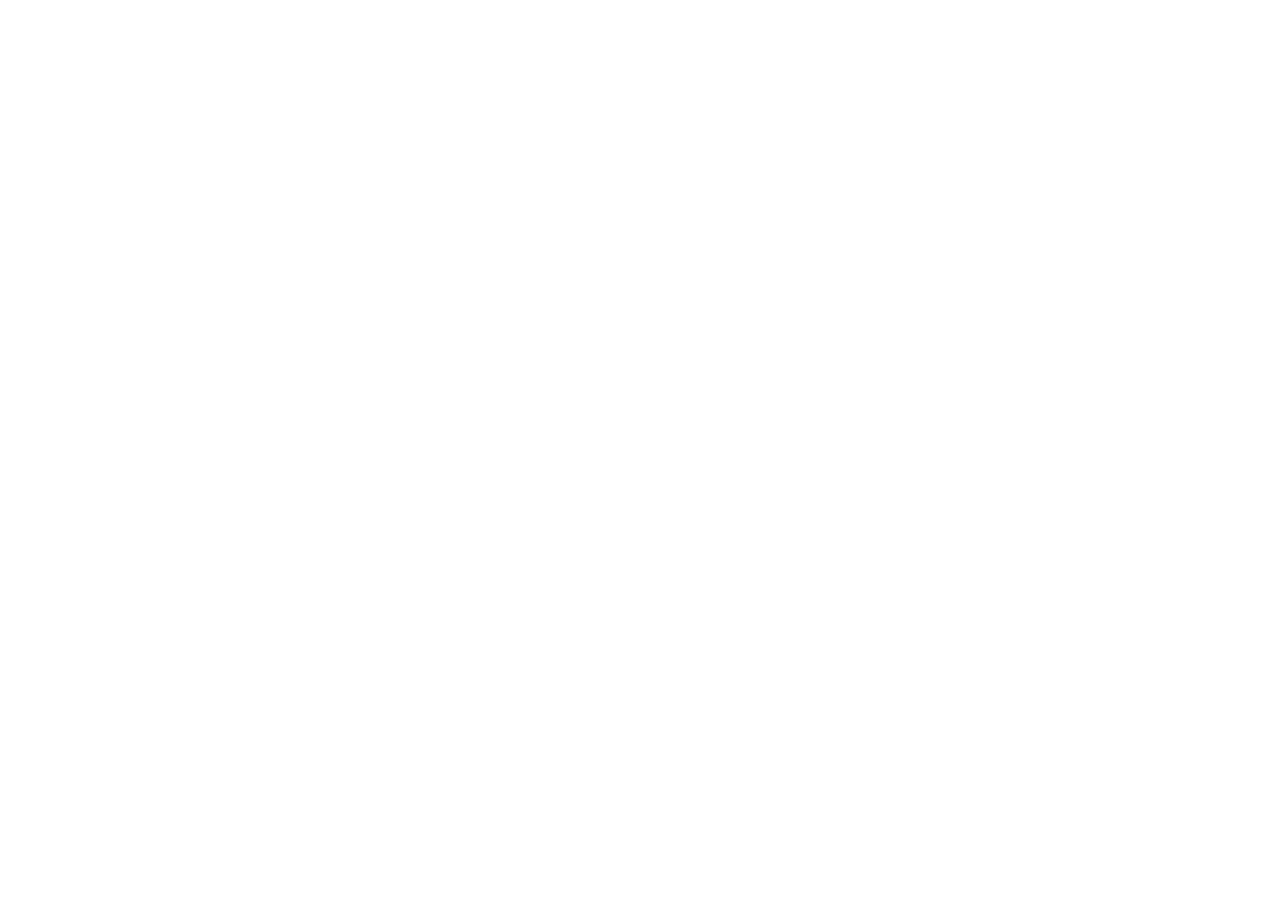
==== Amazon Page/index.html @ 48ed8ff4 "progetto 2" ====
<!DOCTYPE html>
<html lang="it">
<head>
    <meta charset="UTF-8">
    <meta name="viewport" content="width=device-width, initial-scale=1.0">
    <title>Mockup Settimana 2</title>
</head>
<body>
    
</body>
</html>
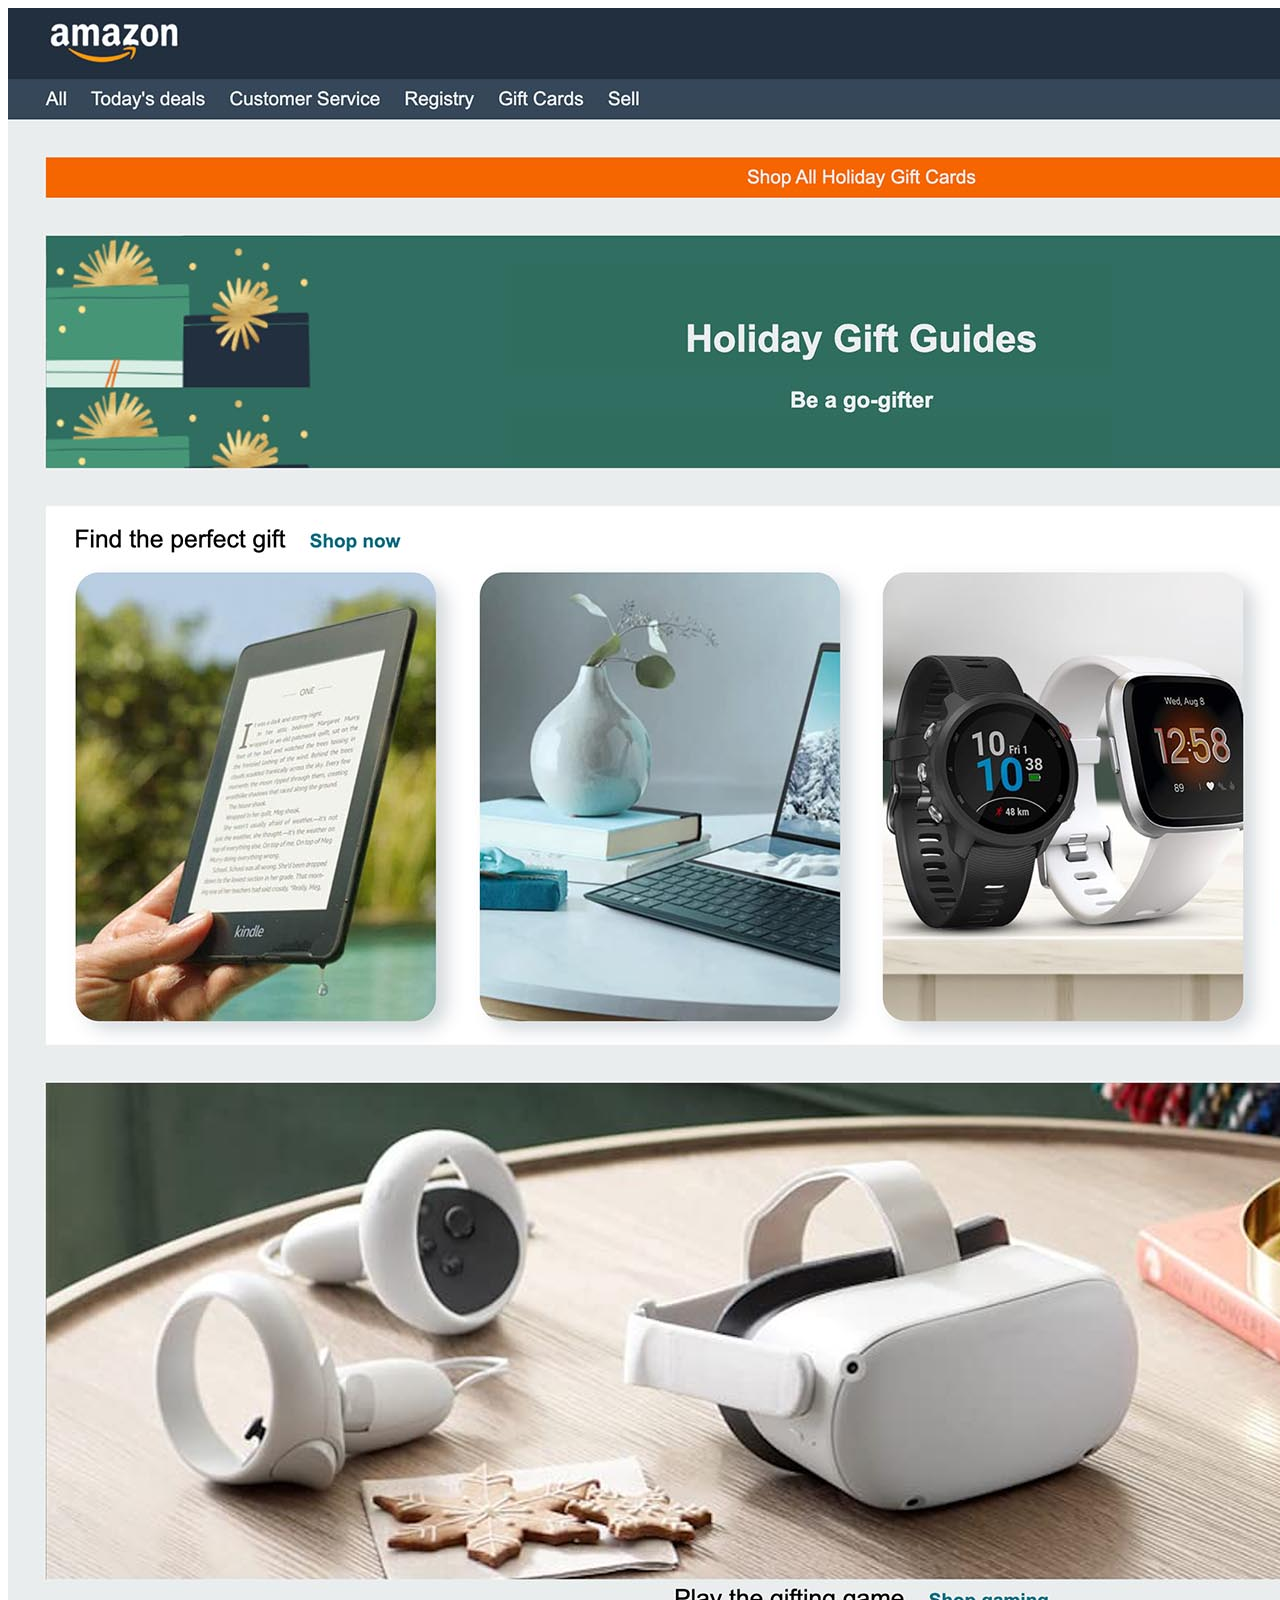
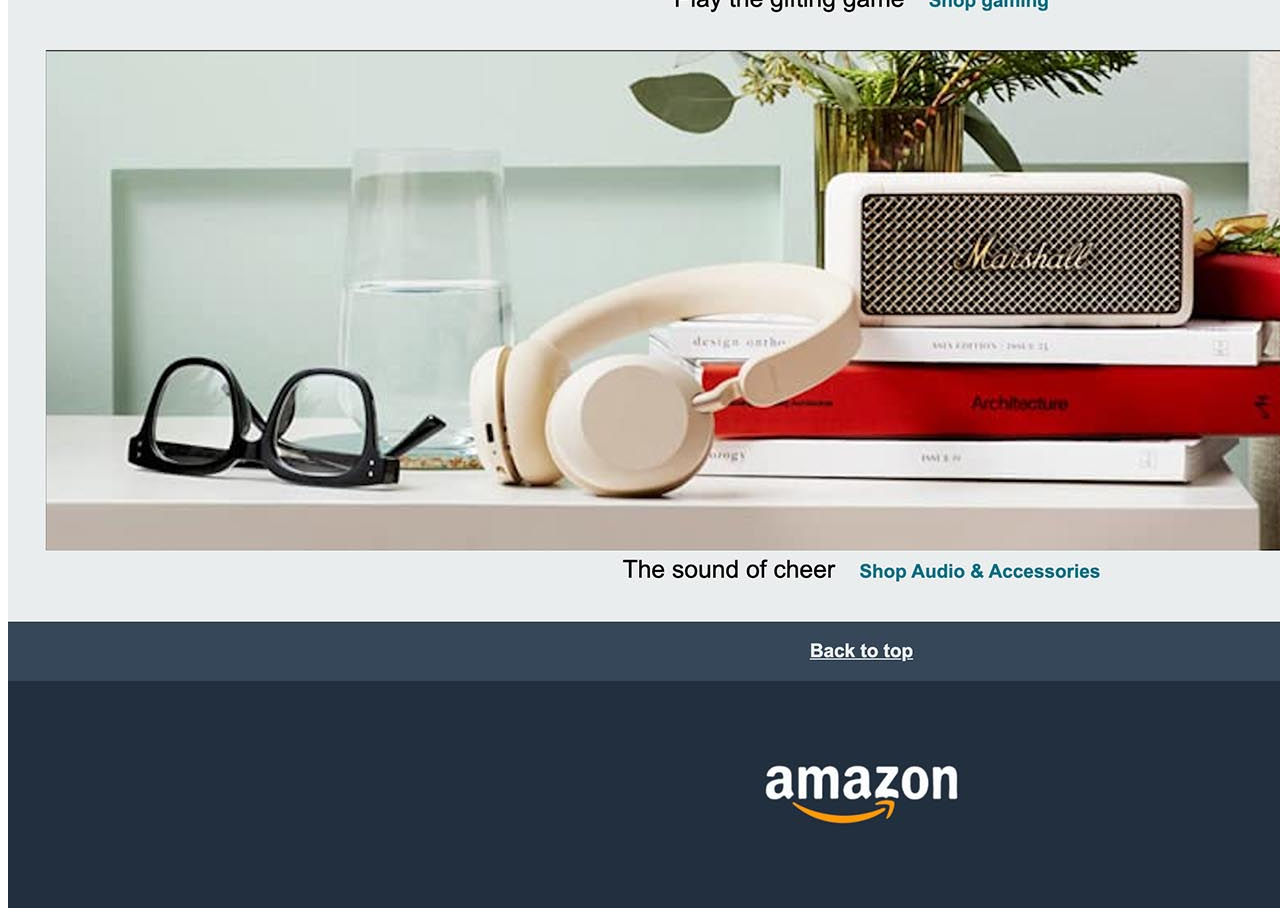
==== commit d8281150: "Progetto 2" ====
--- a/Amazon Page/index.html
+++ b/Amazon Page/index.html
@@ -4,8 +4,10 @@
     <meta charset="UTF-8">
     <meta name="viewport" content="width=device-width, initial-scale=1.0">
     <title>Mockup Settimana 2</title>
+    <link rel="stylesheet" href="assets/css/style.css">
 </head>
 <body>
     
 </body>
+<img src="mockup.jpg" alt="">
 </html>--- a/Amazon Page/assets/css/style.css
+++ b/Amazon Page/assets/css/style.css
@@ -0,0 +1 @@
+
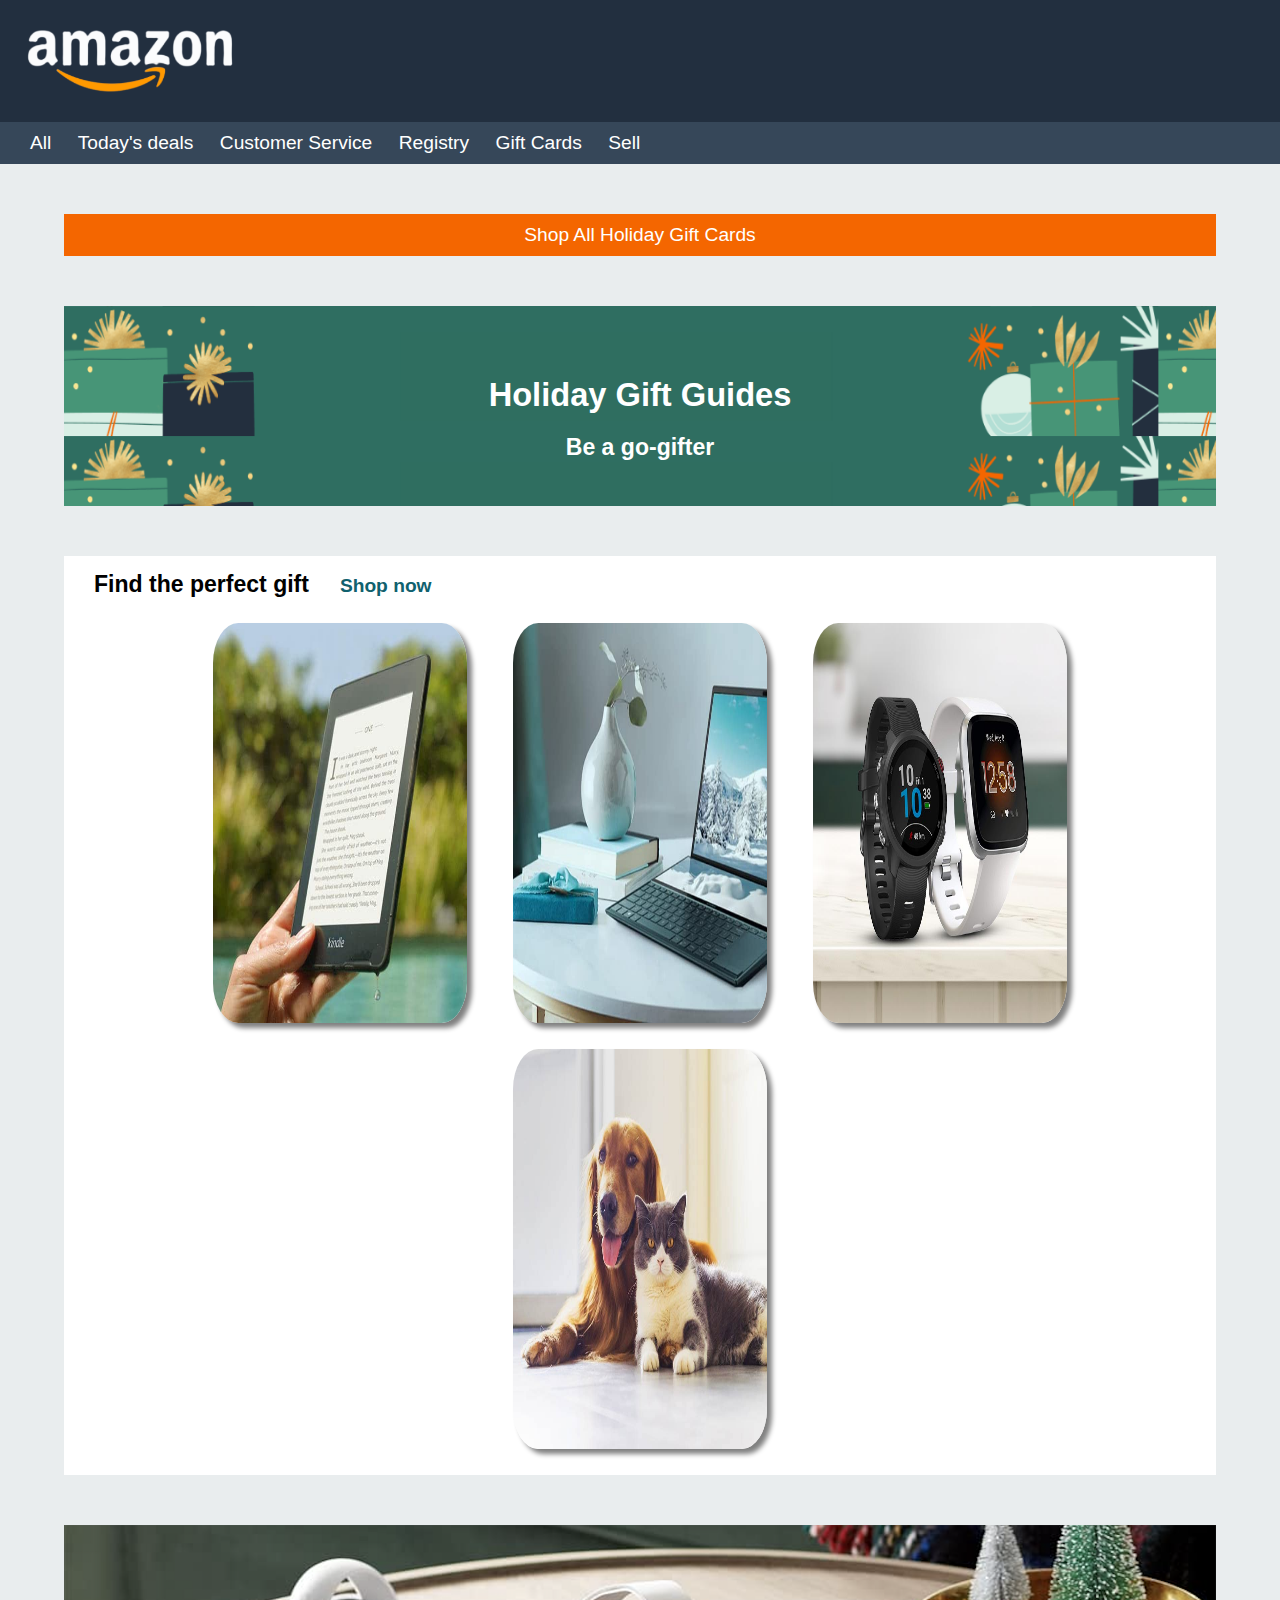
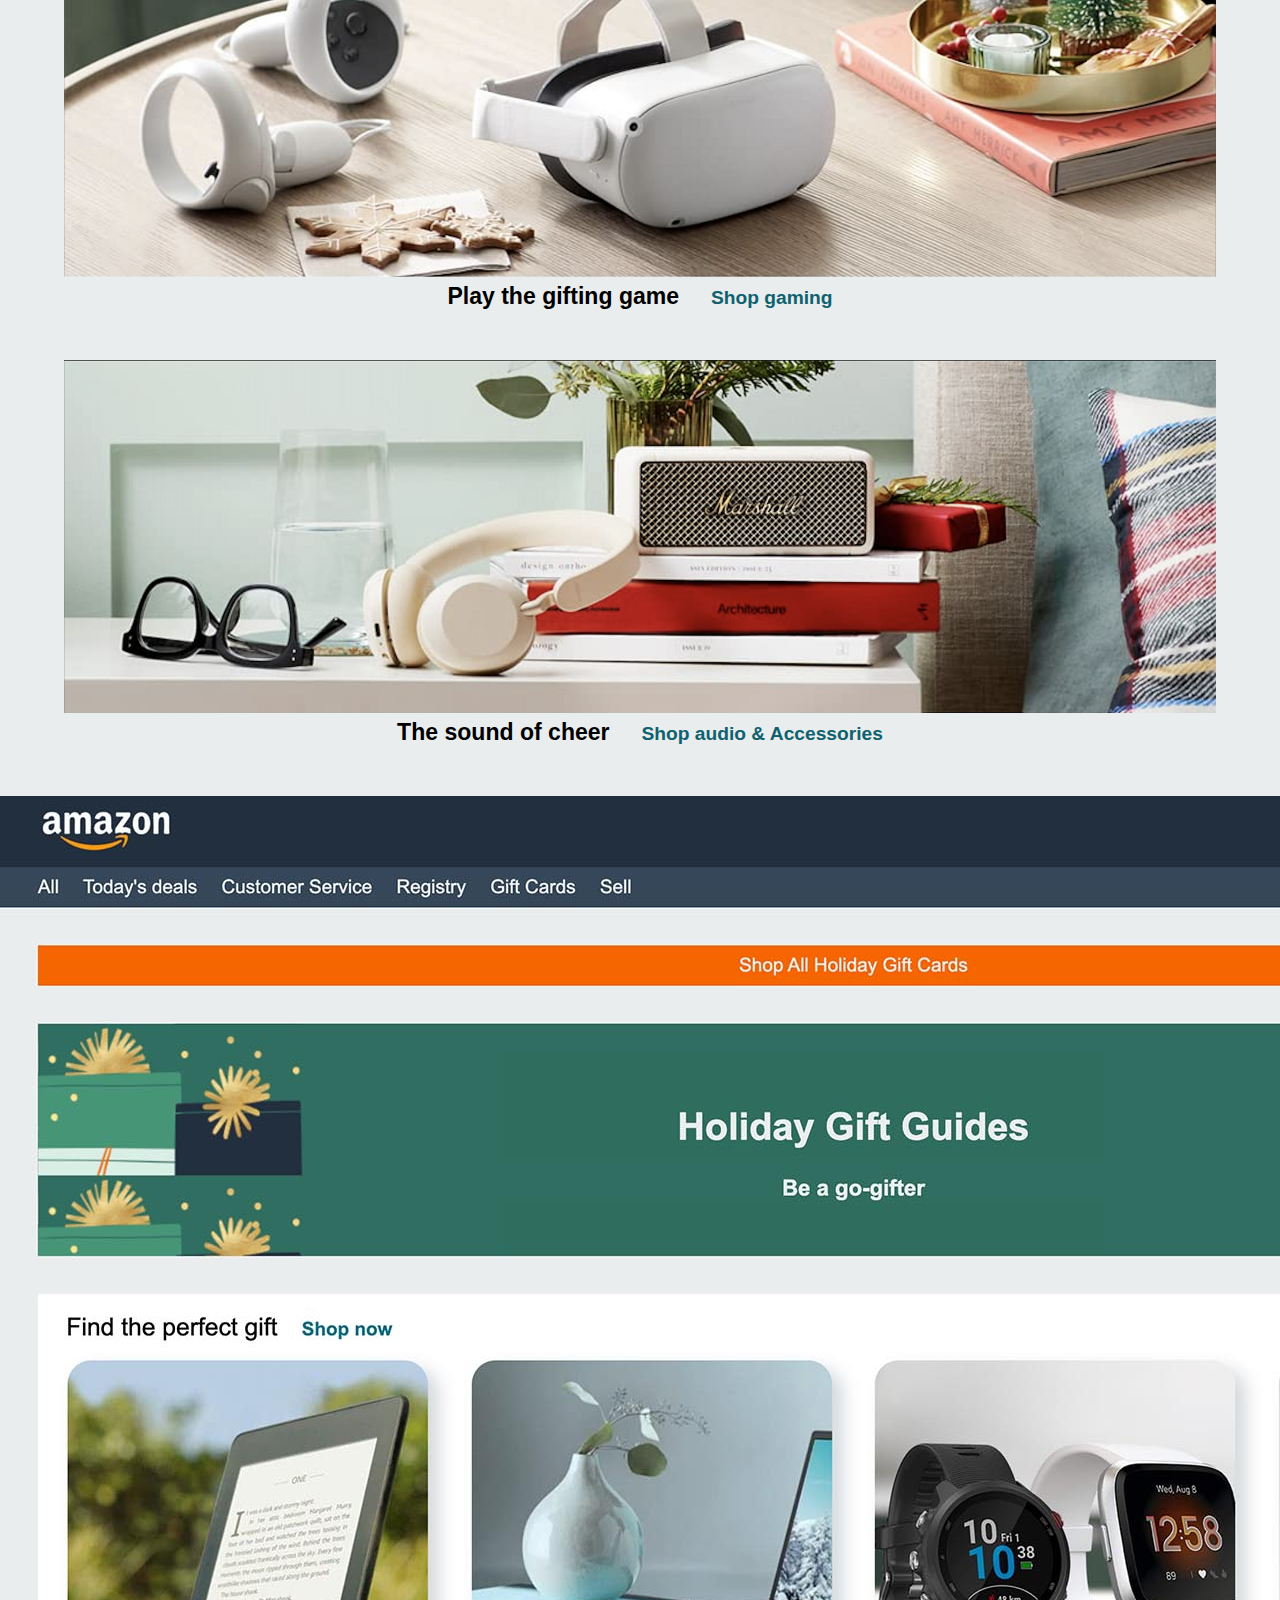
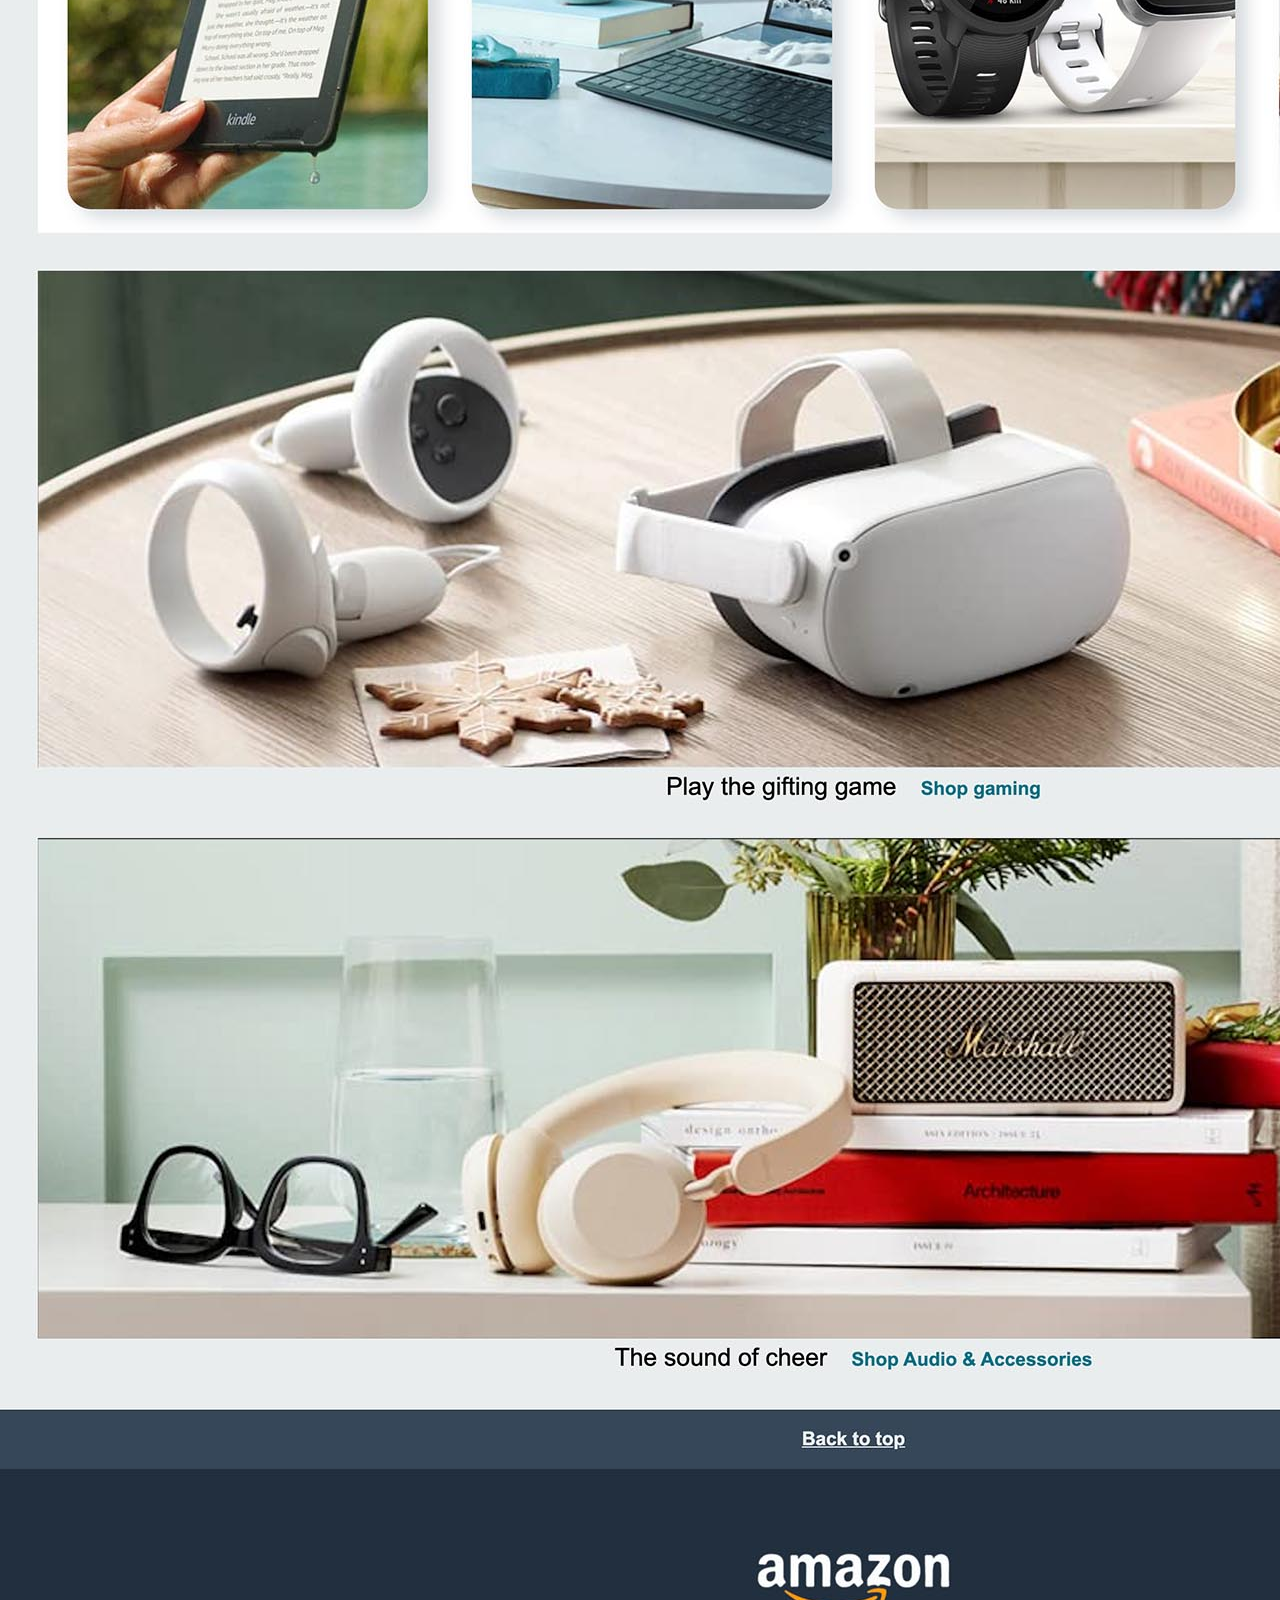
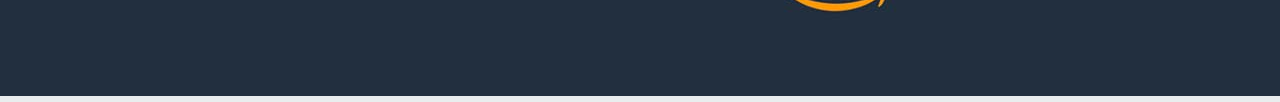
==== commit e92523e5: "Progetto 2" ====
--- a/Amazon Page/index.html
+++ b/Amazon Page/index.html
@@ -1,13 +1,70 @@
 <!DOCTYPE html>
 <html lang="it">
+
 <head>
     <meta charset="UTF-8">
     <meta name="viewport" content="width=device-width, initial-scale=1.0">
     <title>Mockup Settimana 2</title>
     <link rel="stylesheet" href="assets/css/style.css">
 </head>
+
 <body>
-    
+    <header>
+        <div class="banner">
+            <img src="assets/images/logo.png" alt="Logo-Amazon">
+        </div>
+        <div class="bannera">
+            <ul>
+                <li>All</li>
+                <li>Today's deals</li>
+                <li>Customer Service</li>
+                <li>Registry</li>
+                <li>Gift Cards</li>
+                <li>Sell</li>
+            </ul>
+        </div>
+    </header>
+    <main class="main">
+        <article>
+            <div class="giftcard">
+                <p>Shop All Holiday Gift Cards</p>
+            </div>
+        </article>
+       
+        <article>
+                <div class="giftguide">
+                    <h2>Holiday Gift Guides</h2>
+                    <p>Be a go-gifter</p>
+                </div>
+        </article>
+        <article>
+            <div class="gift">
+            <div class="shopindex">
+                <p>Find the perfect gift &nbsp; &nbsp;<span class="shopnow"> Shop now</span></p>
+            </div>
+            <div class="shopimages">
+                <img src="assets/images/img_1.jpg" alt="tablet">
+                <img src="assets/images/img_2.jpg" alt="tavolo">
+                <img src="assets/images/img_3.jpg" alt="watch">
+                <img src="assets/images/img_4.jpg" alt="animali">
+            </div>
+            </div>
+        </article>
+        <article>
+            <div class="visore">
+                <img src="assets/images/img_9.png" alt="visore">
+                <p>Play the gifting game &nbsp; &nbsp; <span class="shopnow">Shop gaming</span></p>
+            </div>
+        </article>
+        <article>
+            <div class="accessori">
+                <img src="assets/images/img_10.png" alt="accessoritavolo">
+                <p>The sound of cheer &nbsp; &nbsp; <span class="shopnow">Shop audio & Accessories</span> </p>
+            </div>
+        </article>
+    </main>
+
 </body>
 <img src="mockup.jpg" alt="">
+
 </html>--- a/Amazon Page/assets/css/style.css
+++ b/Amazon Page/assets/css/style.css
@@ -1 +1,119 @@
+* {
+    margin: 0;
+    padding: 0;
+    font-family: "Arial", Helvetica, sans-serif;
+    font-size: 1.2rem;
+}
+body{
+    background-color: #E9EDEE;
+}
 
+.banner {
+    background-color: #222F3F;
+    text-align: start;
+}
+
+.banner img {
+    width: 220px;
+    height: 60px px;
+    padding: 20px;
+}
+
+.bannera {
+    background-color: #364759;
+}
+
+.bannera ul li {
+    color: white;
+    margin: 10px 10px;
+    display: inline-block;
+    text-align: start;
+    font-size: 1rem;
+}
+
+.bannera ul {
+    margin-left: 20px;
+}
+.main{
+    width: 90%;
+    margin: 0 auto;
+}
+.giftcard{
+    margin: 50px 0;
+    background-color: #F46600;
+}
+.giftcard p{
+    color: white;
+    padding: 10px;
+    font-size: 1rem;
+    text-align: center;
+}
+.giftguide{
+    background-image: url(../images/bg-image.png);
+    background-size: 95% 65%;
+    width: 100%;
+    height: 200px;
+    background-repeat: repeat;
+    margin-bottom: 50px;
+}
+.giftguide h2{
+    text-align: center;
+    padding-top: 70px;
+    color: white;
+    font-size: 1.7rem;
+}
+.giftguide p{
+    text-align: center;
+    padding: 20px 0;
+    color: white;
+    font-weight: bold;
+}
+.shopimages{
+    display: inline-block;
+    text-align: center;
+    width: 100%;
+    padding-bottom: 10px;
+}
+.shopimages img{
+    box-shadow: 5px 5px 5px grey;
+    height: 400px;
+    width: 22%;
+    margin: 10px 20px;
+    border-radius:10%;
+    
+}
+.shopindex{
+    display: inline-block;
+    padding: 15px 30px;
+}
+.shopindex p{
+    font-weight: bold;
+}
+.gift{
+    background-color: white;
+    margin-bottom: 50px;
+}
+.shopnow{
+    color: #10616E;
+    font-size: 1rem;
+}
+.visore img {
+    width: 100%;
+}
+.visore p{
+    font-weight: bold;
+    text-align: center;
+}
+.visore{
+    margin-bottom: 50px;
+}
+.accessori img{
+    width: 100%;
+}
+.accessori p{
+    font-weight: bold;
+    text-align: center;
+}
+.accessori {
+    margin-bottom: 50px;
+}
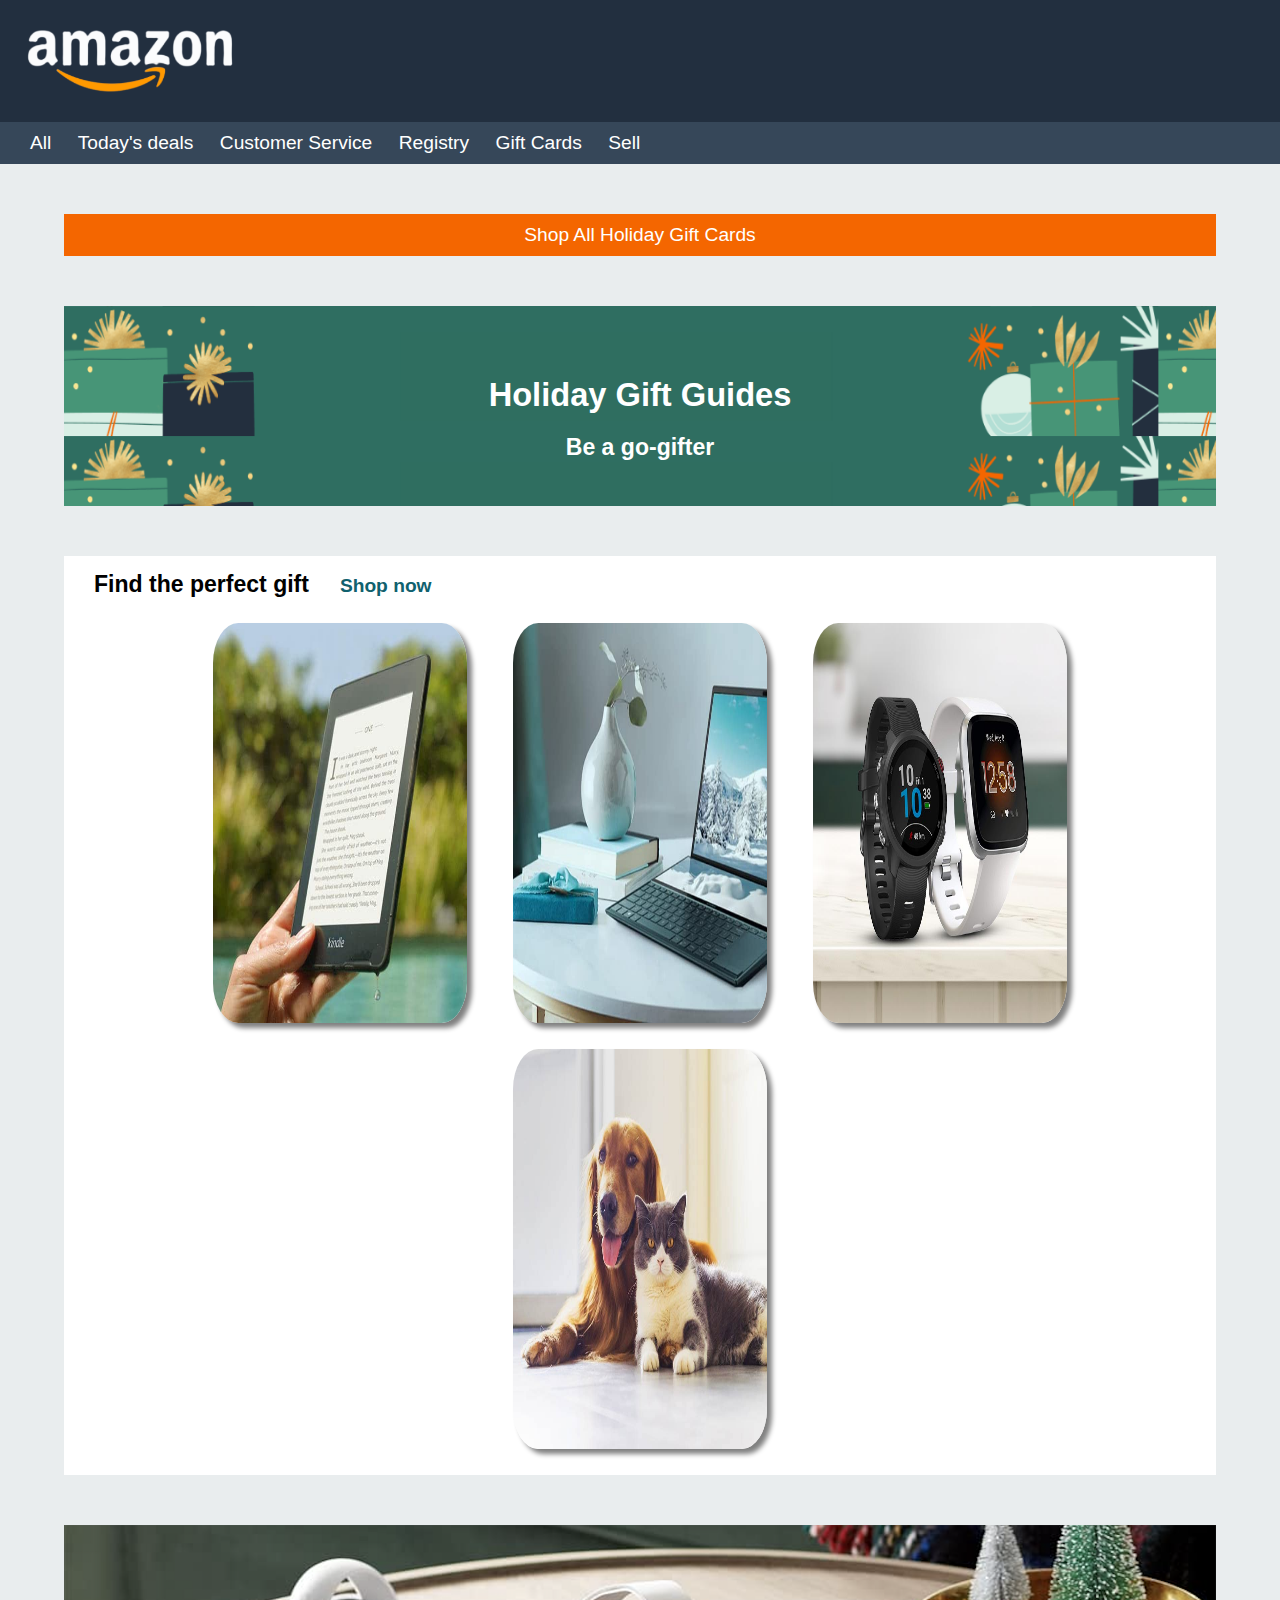
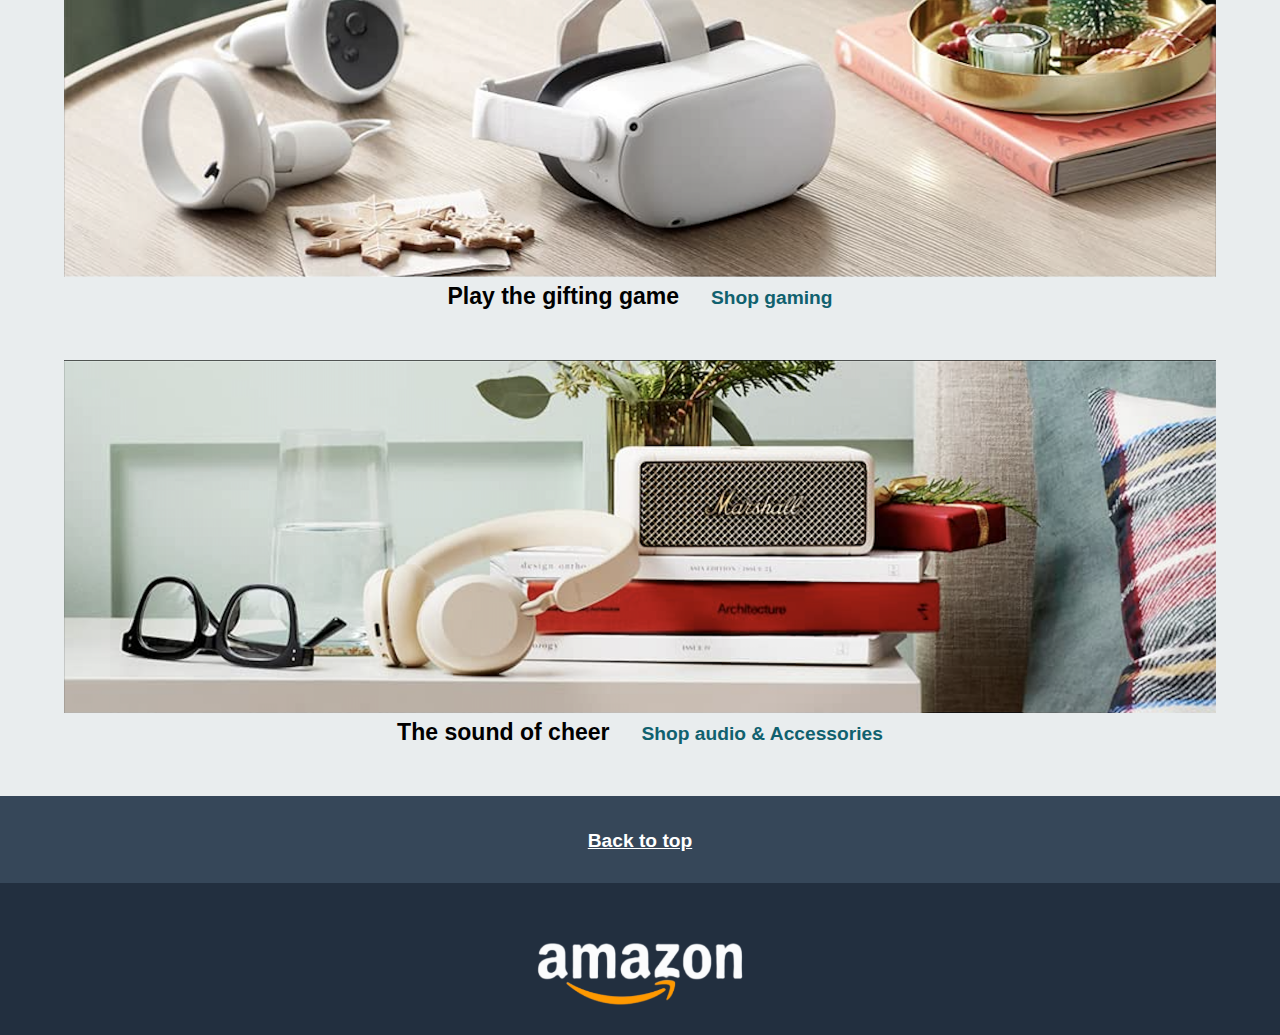
==== commit 36e40f0f: "progetto 2" ====
--- a/Amazon Page/index.html
+++ b/Amazon Page/index.html
@@ -10,7 +10,7 @@
 
 <body>
     <header>
-        <div class="banner">
+        <div class="banner" id="backtotop">
             <img src="assets/images/logo.png" alt="Logo-Amazon">
         </div>
         <div class="bannera">
@@ -63,8 +63,14 @@
             </div>
         </article>
     </main>
-
+    <footer>
+        <div class="back">
+            <a href="#backtotop">Back to top</a>
+        </div>
+        <div class="footer">
+            <img src="assets/images/logo.png" alt="logo">
+        </div>
+    </footer>
 </body>
-<img src="mockup.jpg" alt="">
 
 </html>--- a/Amazon Page/assets/css/style.css
+++ b/Amazon Page/assets/css/style.css
@@ -117,3 +117,23 @@
 .accessori {
     margin-bottom: 50px;
 }
+.back a{
+    color: white;
+    font-weight: bold;
+    font-size: 1rem;
+}
+.back{
+    background-color:#364759 ;
+    text-align: center;
+    padding: 30px;
+}
+.footer img{
+    width: 220px;
+    height: 60px px;
+    padding: 20px;
+    padding-top: 50px;
+}
+.footer{
+    text-align: center;
+    background-color:#222F3F ;
+}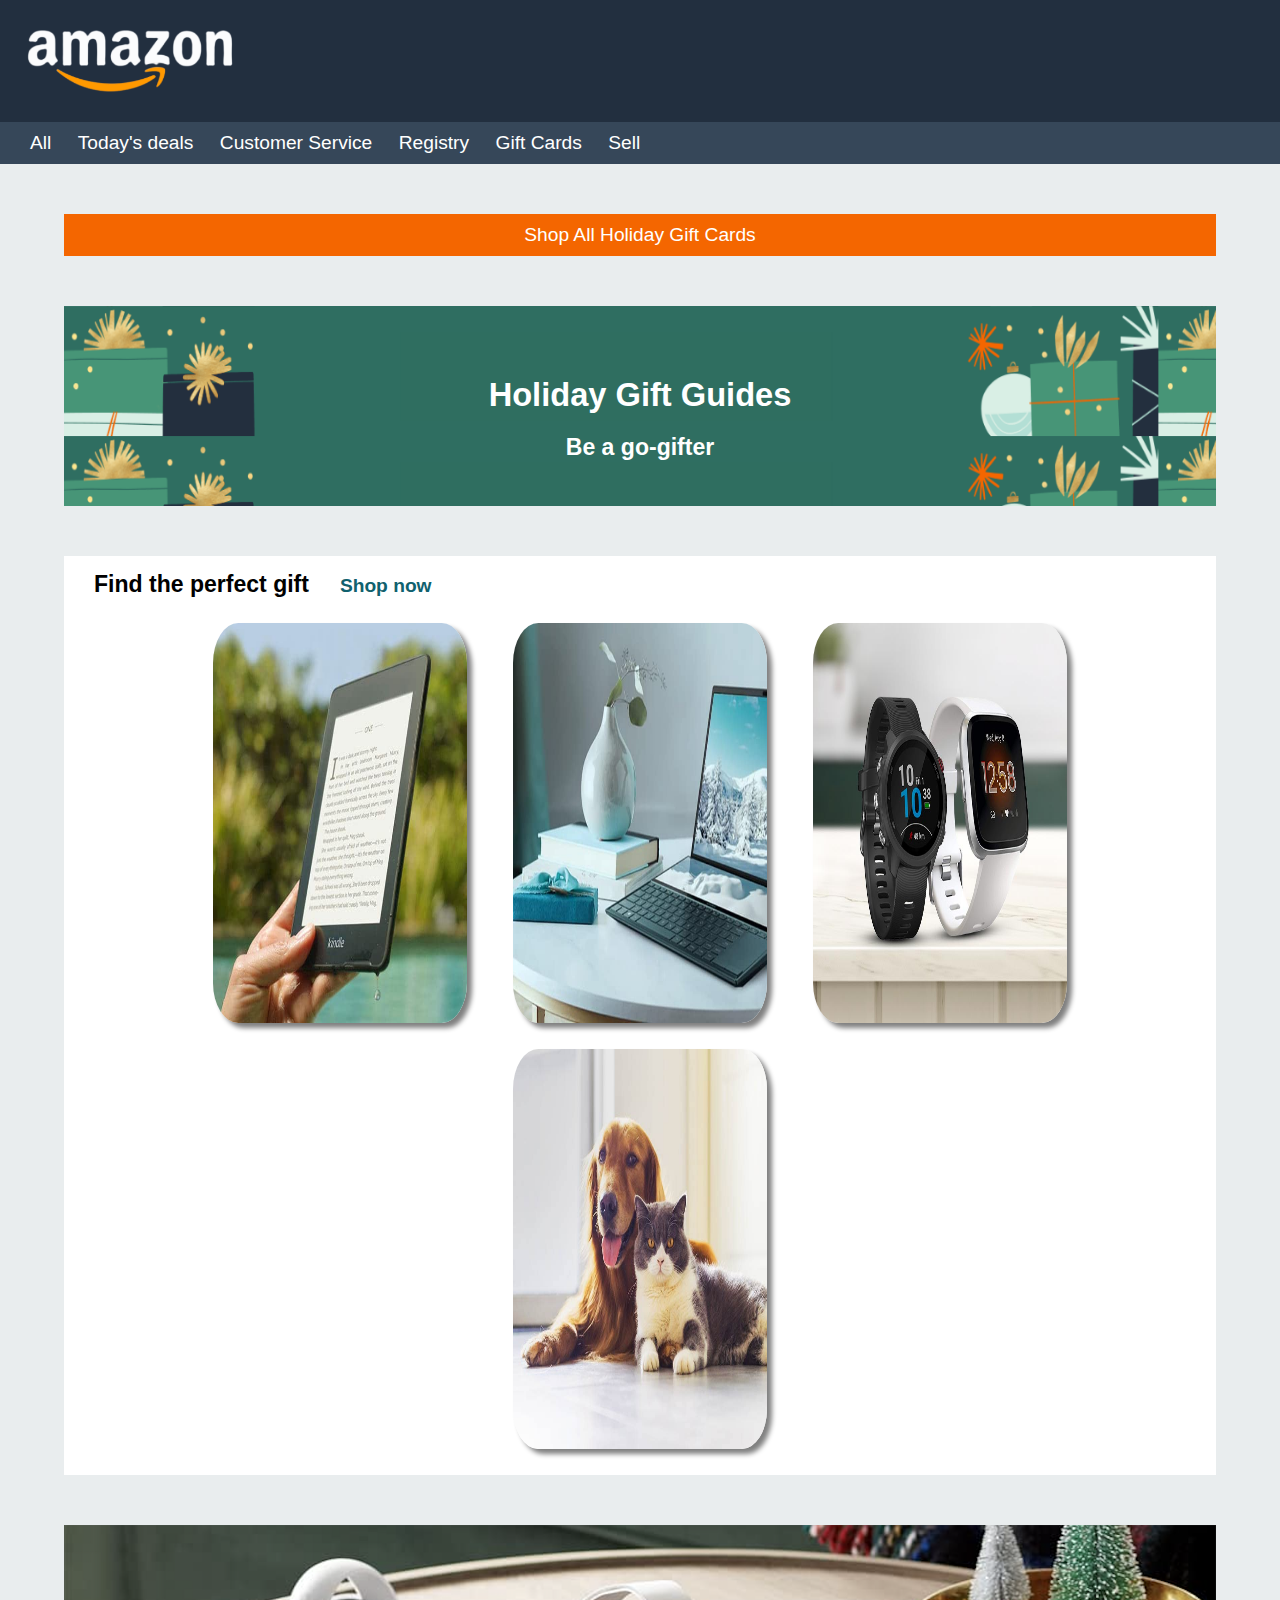
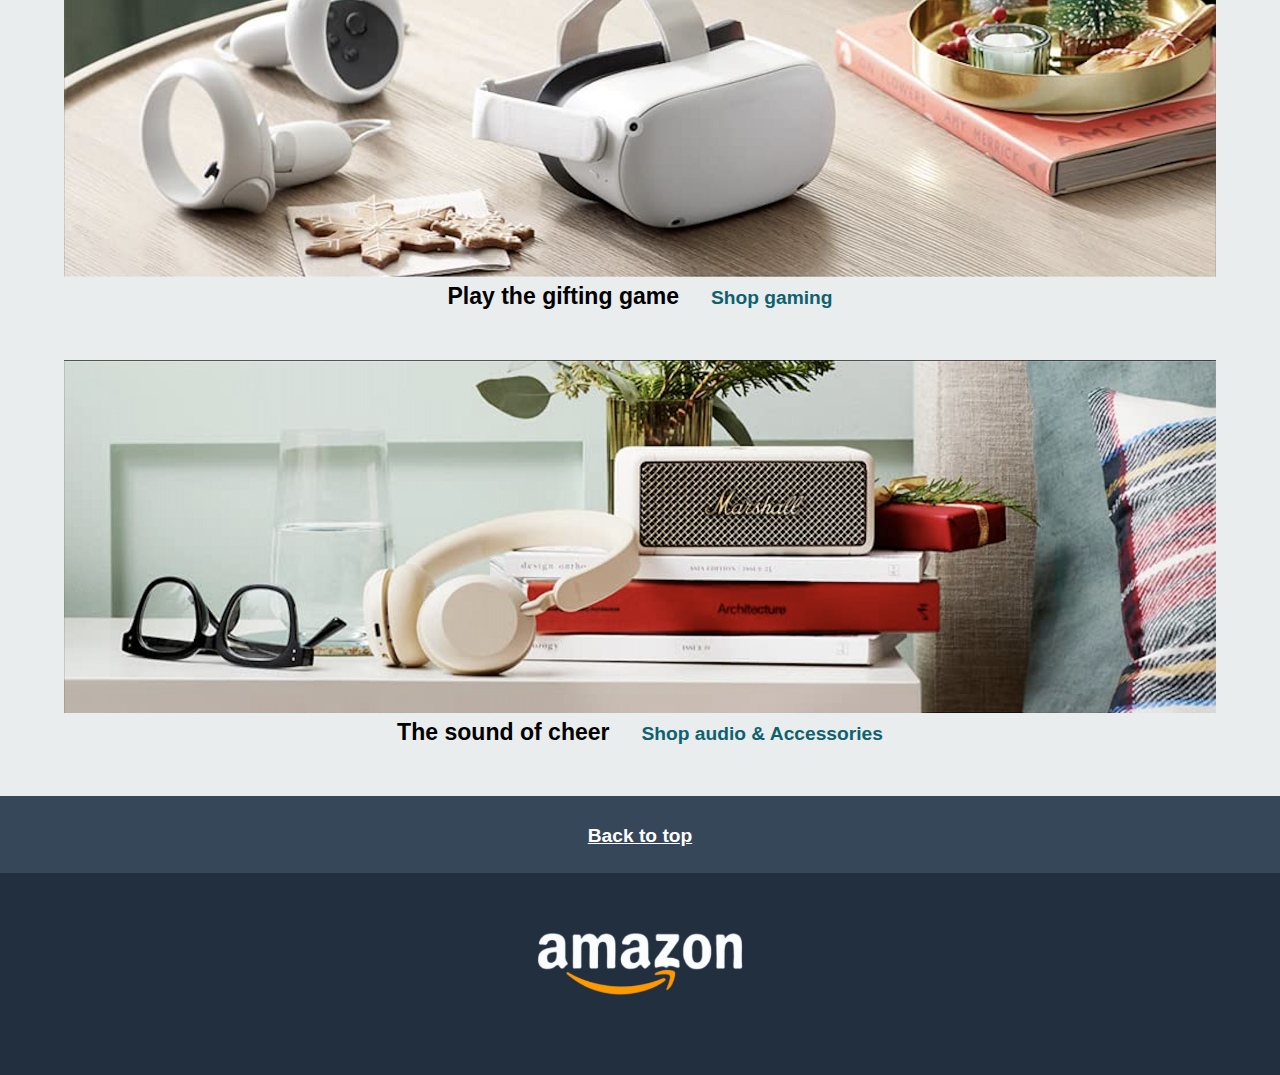
==== commit b20d4019: "progetto 2" ====
--- a/Amazon Page/index.html
+++ b/Amazon Page/index.html
@@ -72,5 +72,4 @@
         </div>
     </footer>
 </body>
-
 </html>--- a/Amazon Page/assets/css/style.css
+++ b/Amazon Page/assets/css/style.css
@@ -125,13 +125,14 @@
 .back{
     background-color:#364759 ;
     text-align: center;
-    padding: 30px;
+    padding: 25px;
 }
 .footer img{
     width: 220px;
     height: 60px px;
     padding: 20px;
     padding-top: 50px;
+    padding-bottom: 70px;
 }
 .footer{
     text-align: center;
